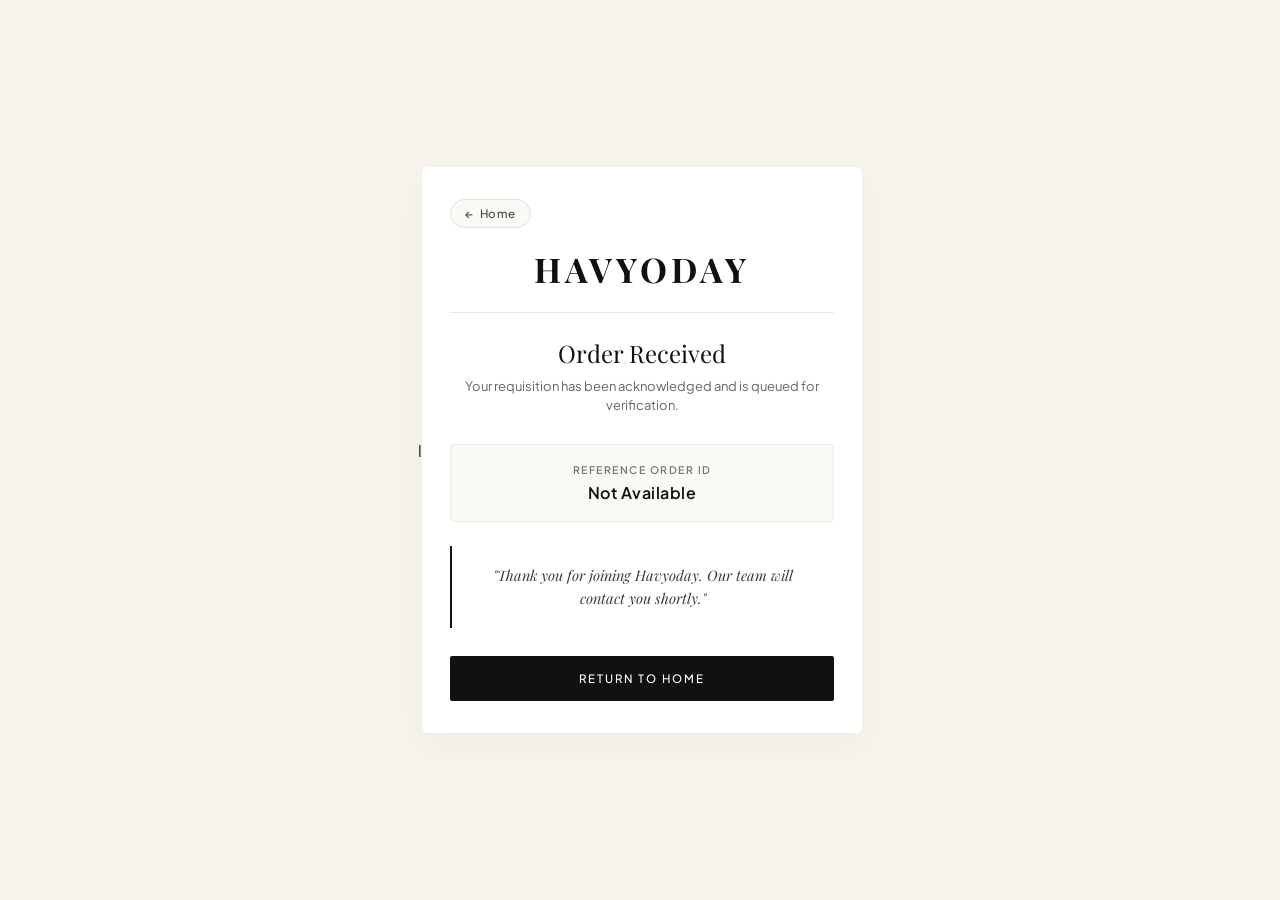
==== order-success.html @ 2a2d4475 "Add order success confirmation page" ====
l<!DOCTYPE html>
<html lang="en">
<head>
<meta charset="UTF-8">
<meta name="viewport" content="width=device-width, initial-scale=1.0">
<title>Order Confirmed | HAVYODAY</title>
<link href="https://fonts.googleapis.com/css2?family=Playfair+Display:ital,wght@0,400;0,600;0,700;1,400&family=Plus+Jakarta+Sans:wght@300;400;500;600&display=swap" rel="stylesheet">
<style>
  body {
    background-color: #f7f4ed;
    font-family: 'Plus Jakarta Sans', sans-serif;
    display: flex;
    justify-content: center;
    align-items: center;
    min-height: 100vh;
    margin: 0;
    color: #1a1a1a;
  }
  .card {
    background: #ffffff;
    width: 100%;
    max-width: 440px;
    padding: 32px 28px;
    box-shadow: 0 12px 35px rgba(0,0,0,0.04);
    border-radius: 6px;
    box-sizing: border-box;
  }
  
  .top-nav {
    display: flex;
    justify-content: flex-start;
    align-items: center;
  }
  .top-home-btn {
    display: inline-flex;
    align-items: center;
    gap: 6px;
    text-decoration: none;
    color: #444;
    font-size: 11.5px;
    font-weight: 500;
    letter-spacing: 0.5px;
    padding: 6px 14px;
    border: 1px solid #e5e0d8;
    border-radius: 30px;
    background: #fbf9f5;
    transition: all 0.2s;
  }
  .top-home-btn:hover {
    background: #f0ebe1;
    color: #111;
  }

  .large-logo {
    font-family: 'Playfair Display', serif;
    font-size: 34px;
    font-weight: 700;
    letter-spacing: 4px;
    text-align: center;
    color: #111;
    margin: 18px 0 24px 0;
    text-transform: uppercase;
    border-bottom: 1px solid #eae5de;
    padding-bottom: 20px;
  }

  h1 {
    font-family: 'Playfair Display', serif;
    font-size: 24px;
    font-weight: 400;
    text-align: center;
    margin: 0 0 8px 0;
    color: #111;
  }
  
  .subtitle {
    text-align: center;
    font-size: 13px;
    color: #666;
    line-height: 1.5;
    margin-bottom: 28px;
  }

  .order-id-section {
    background: #fbf9f5;
    border: 1px solid #f0ebe1;
    padding: 18px 20px;
    border-radius: 4px;
    margin-bottom: 24px;
    text-align: center;
  }
  .order-id-label {
    font-size: 10.5px;
    text-transform: uppercase;
    letter-spacing: 1.5px;
    color: #777;
    margin-bottom: 6px;
    font-weight: 600;
  }
  .order-id-value {
    font-family: 'Plus Jakarta Sans', sans-serif;
    font-size: 16px;
    font-weight: 600;
    color: #111;
    letter-spacing: 0.5px;
    word-break: break-all;
  }

  .stylish-note {
    font-family: 'Playfair Display', serif;
    font-style: italic;
    text-align: center;
    font-size: 14.5px;
    color: #3b3b3b;
    line-height: 1.6;
    background: #fff;
    padding: 18px;
    border-left: 2px solid #111;
    margin-bottom: 28px;
  }

  .btn-home {
    display: block;
    width: 100%;
    background-color: #111;
    color: #fff;
    text-align: center;
    padding: 15px;
    text-decoration: none;
    font-size: 11.5px;
    letter-spacing: 2px;
    text-transform: uppercase;
    font-weight: 500;
    border-radius: 2px;
    transition: background 0.3s;
    box-sizing: border-box;
  }
  .btn-home:hover {
    background-color: #333;
  }
</style>
</head>
<body>

  <div class="card">
    <div class="top-nav">
      <a href="#" onclick="goHome(event)" class="top-home-btn">
        <span>←</span> Home
      </a>
    </div>

    <div class="large-logo">Havyoday</div>
    
    <h1>Order Received</h1>
    <div class="subtitle">Your requisition has been acknowledged and is queued for verification.</div>
    
    <div class="order-id-section">
      <div class="order-id-label">Reference Order ID</div>
      <div class="order-id-value" id="uniqueSupabaseId">Pending ID...</div>
    </div>
    
    <div class="stylish-note">
      "Thank you for joining Havyoday. Our team will contact you shortly."
    </div>
    
    <a href="#" onclick="goHome(event)" class="btn-home">Return to Home</a>
  </div>

  <script>
    function loadUniqueOrderId() {
      const urlParams = new URLSearchParams(window.location.search);
      // Sirf real ID / query param / global var uthayega, random fallback hata diya
      const realId = urlParams.get('order_id') || urlParams.get('id') || window.SUPABASE_ORDER_ID;
      
      const el = document.getElementById('uniqueSupabaseId');
      if (realId) {
        el.innerText = realId;
      } else {
        el.innerText = 'Not Available';
      }
    }

    loadUniqueOrderId();

    function goHome(e) {
      e.preventDefault();
      window.location.href = '/'; 
    }
  </script>
</body>
</html>
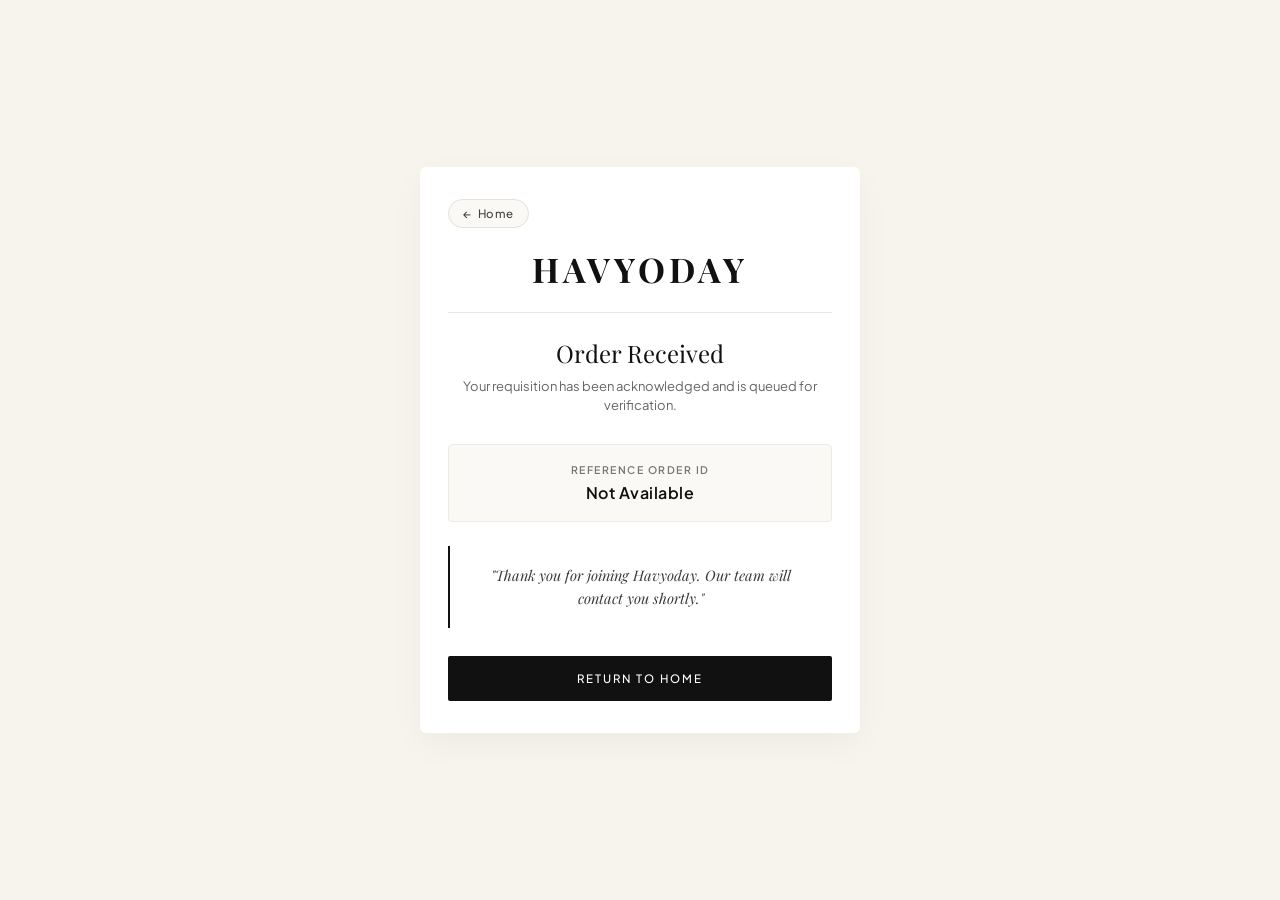
==== commit 41ecffb6: "Fix HTML structure and update order message" ====
--- a/order-success.html
+++ b/order-success.html
@@ -1,4 +1,4 @@
-l<!DOCTYPE html>
+<!DOCTYPE html>
 <html lang="en">
 <head>
 <meta charset="UTF-8">
@@ -16,6 +16,7 @@
     margin: 0;
     color: #1a1a1a;
   }
+
   .card {
     background: #ffffff;
     width: 100%;
@@ -25,12 +26,13 @@
     border-radius: 6px;
     box-sizing: border-box;
   }
-  
+
   .top-nav {
     display: flex;
     justify-content: flex-start;
     align-items: center;
   }
+
   .top-home-btn {
     display: inline-flex;
     align-items: center;
@@ -46,6 +48,7 @@
     background: #fbf9f5;
     transition: all 0.2s;
   }
+
   .top-home-btn:hover {
     background: #f0ebe1;
     color: #111;
@@ -72,7 +75,7 @@
     margin: 0 0 8px 0;
     color: #111;
   }
-  
+
   .subtitle {
     text-align: center;
     font-size: 13px;
@@ -89,6 +92,7 @@
     margin-bottom: 24px;
     text-align: center;
   }
+
   .order-id-label {
     font-size: 10.5px;
     text-transform: uppercase;
@@ -97,6 +101,7 @@
     margin-bottom: 6px;
     font-weight: 600;
   }
+
   .order-id-value {
     font-family: 'Plus Jakarta Sans', sans-serif;
     font-size: 16px;
@@ -135,14 +140,17 @@
     transition: background 0.3s;
     box-sizing: border-box;
   }
+
   .btn-home:hover {
     background-color: #333;
   }
 </style>
 </head>
+
 <body>
 
   <div class="card">
+
     <div class="top-nav">
       <a href="#" onclick="goHome(event)" class="top-home-btn">
         <span>←</span> Home
@@ -150,29 +158,40 @@
     </div>
 
     <div class="large-logo">Havyoday</div>
-    
+
     <h1>Order Received</h1>
-    <div class="subtitle">Your requisition has been acknowledged and is queued for verification.</div>
-    
+
+    <div class="subtitle">
+      Your requisition has been acknowledged and is queued for verification.
+    </div>
+
     <div class="order-id-section">
       <div class="order-id-label">Reference Order ID</div>
       <div class="order-id-value" id="uniqueSupabaseId">Pending ID...</div>
     </div>
-    
+
     <div class="stylish-note">
       "Thank you for joining Havyoday. Our team will contact you shortly."
     </div>
-    
-    <a href="#" onclick="goHome(event)" class="btn-home">Return to Home</a>
+
+    <a href="#" onclick="goHome(event)" class="btn-home">
+      Return to Home
+    </a>
+
   </div>
 
   <script>
     function loadUniqueOrderId() {
       const urlParams = new URLSearchParams(window.location.search);
-      // Sirf real ID / query param / global var uthayega, random fallback hata diya
-      const realId = urlParams.get('order_id') || urlParams.get('id') || window.SUPABASE_ORDER_ID;
-      
+
+      // Sirf real ID / query param / global var uthayega
+      const realId =
+        urlParams.get('order_id') ||
+        urlParams.get('id') ||
+        window.SUPABASE_ORDER_ID;
+
       const el = document.getElementById('uniqueSupabaseId');
+
       if (realId) {
         el.innerText = realId;
       } else {
@@ -184,9 +203,11 @@
 
     function goHome(e) {
       e.preventDefault();
-      window.location.href = '/'; 
+
+      // GitHub Pages ke same project ke index.html par jayega
+      window.location.href = './index.html';
     }
   </script>
+
 </body>
 </html>
-
